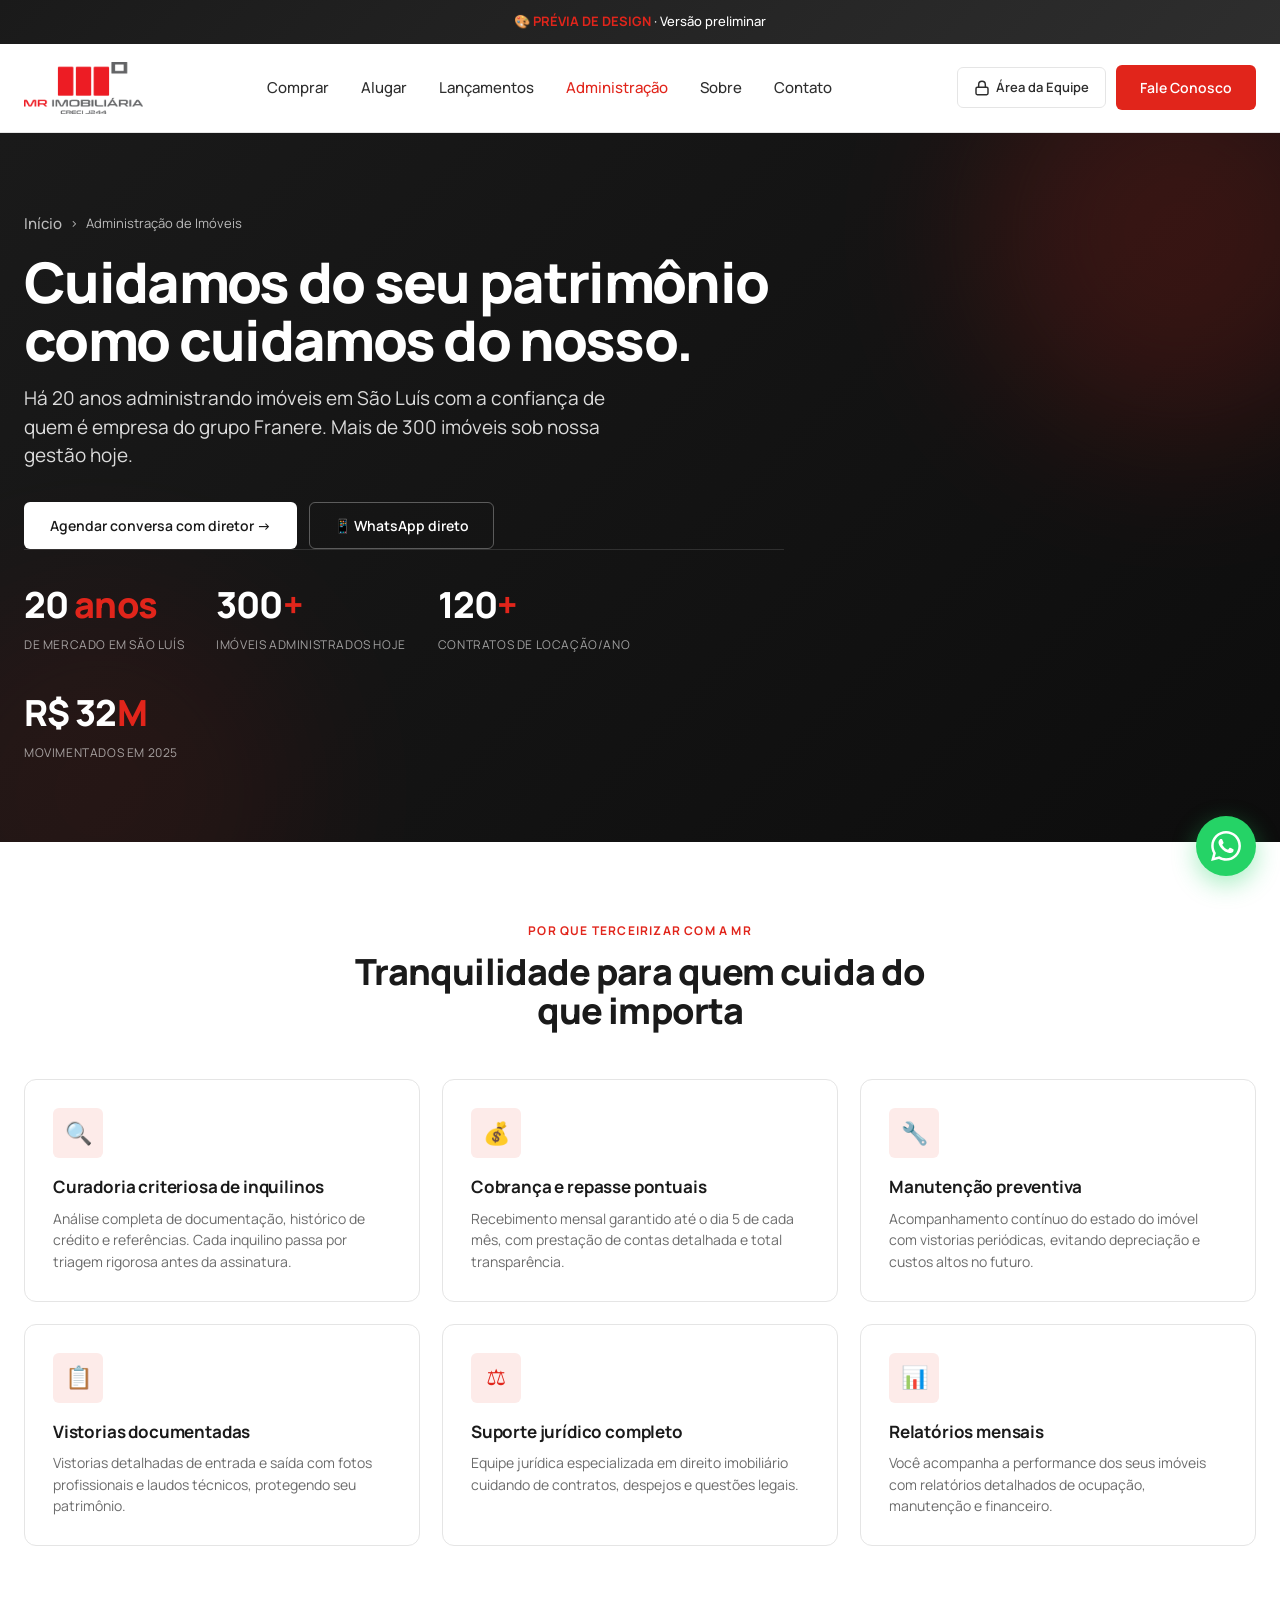
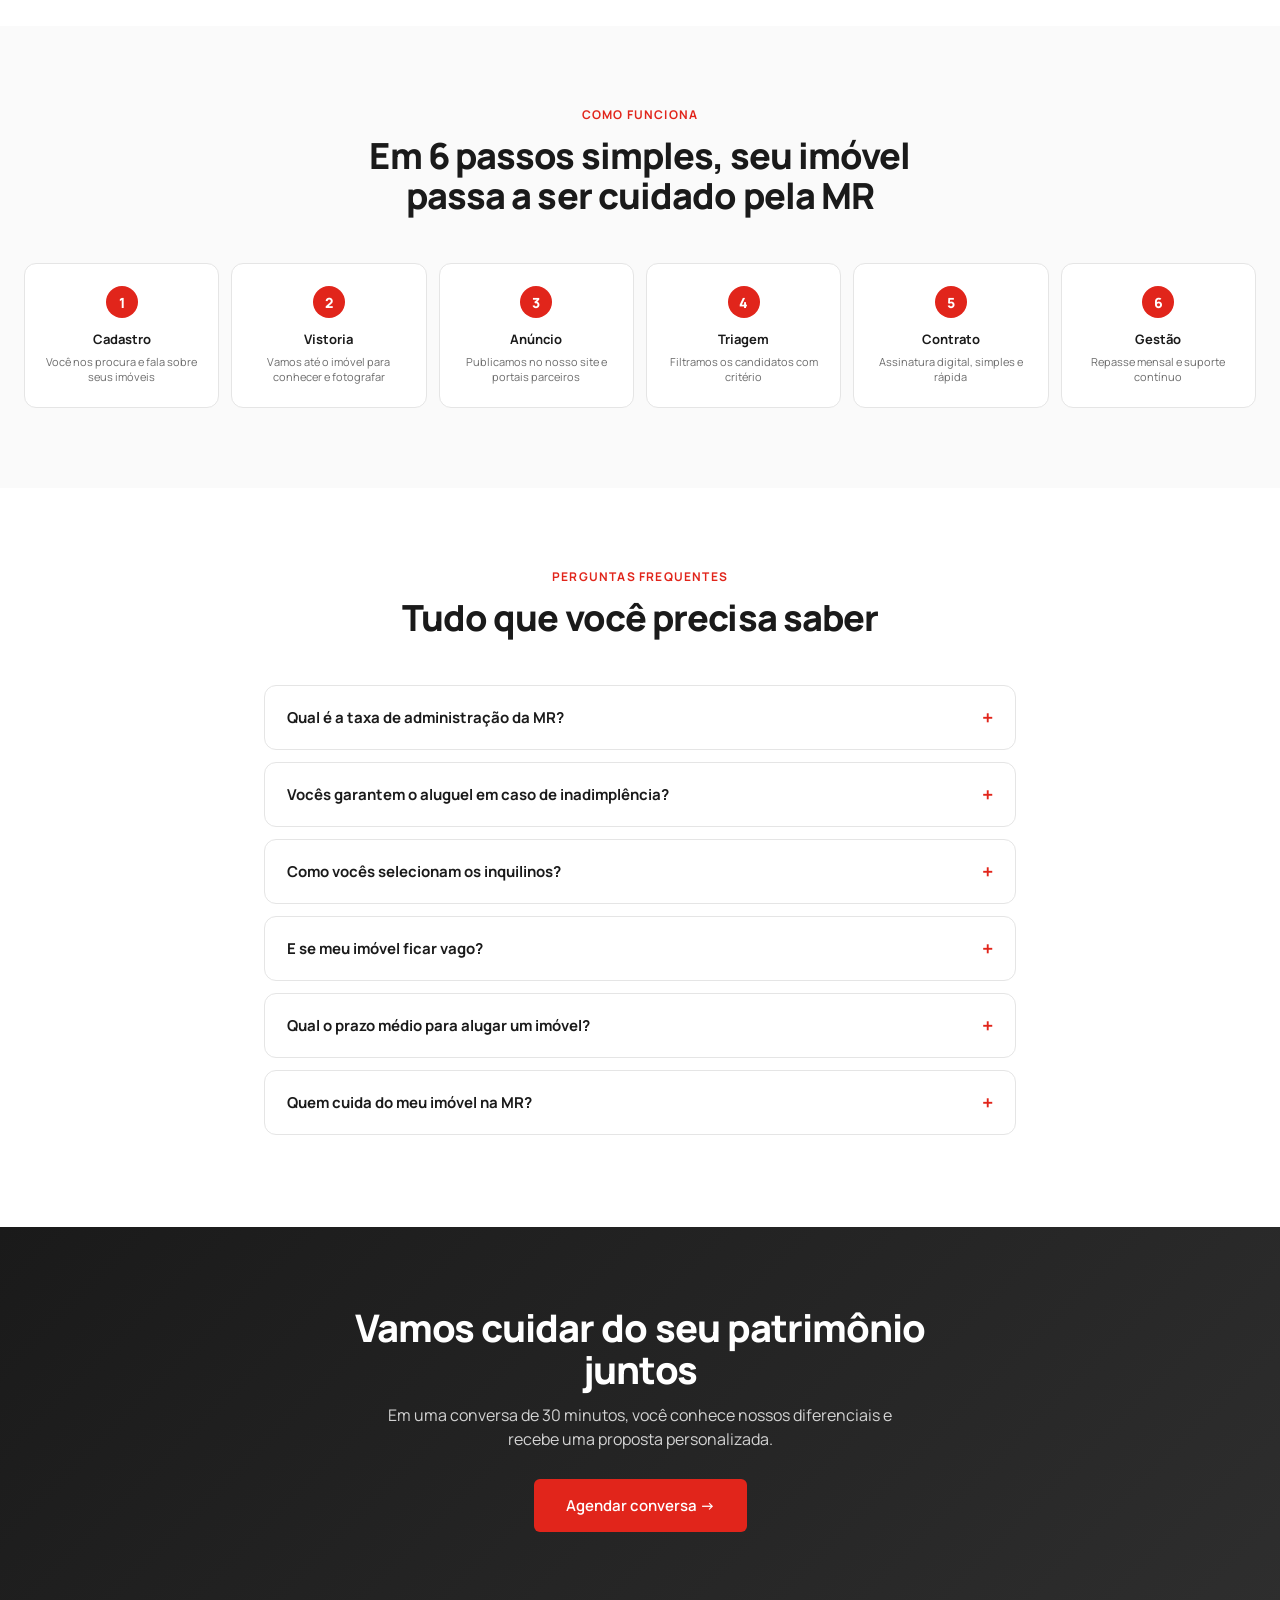
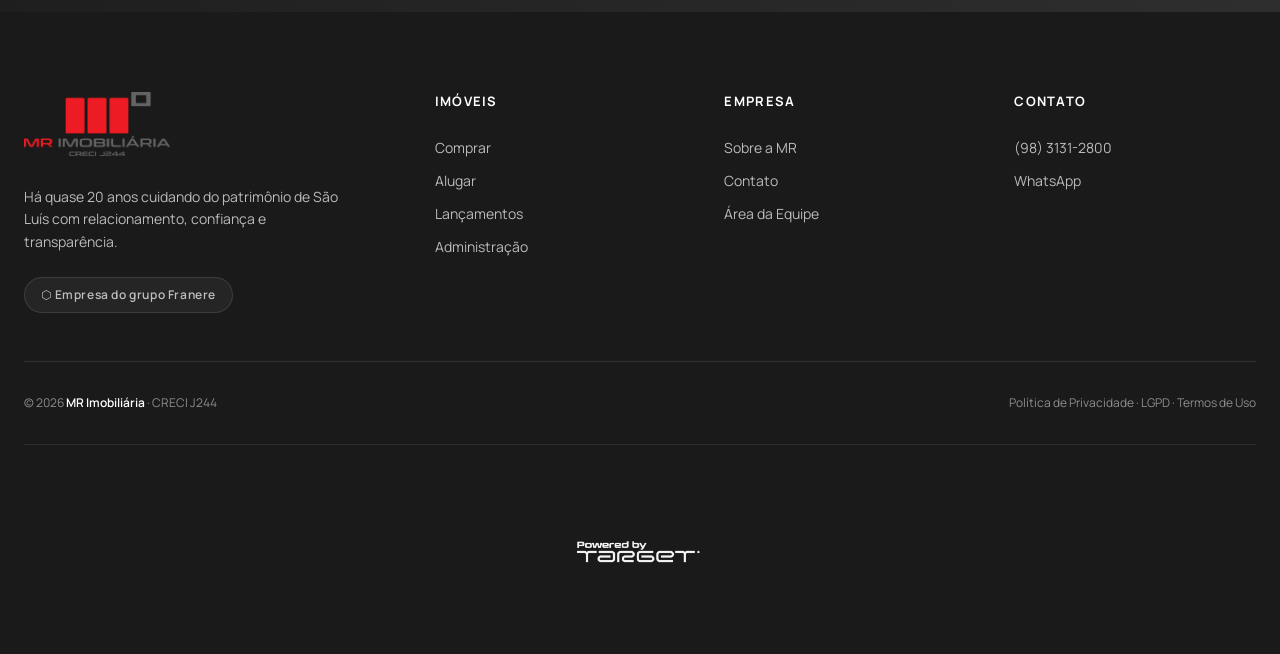
==== administracao.html @ 29045031 "Add files via upload" ====
<!DOCTYPE html>
<html lang="pt-BR">
<head>
  <meta charset="UTF-8">
  <meta name="viewport" content="width=device-width, initial-scale=1.0, viewport-fit=cover">
  <meta name="theme-color" content="#E1251B">
  <title>Administração de Imóveis | MR Imobiliária</title>
  <link rel="preconnect" href="https://fonts.googleapis.com">
  <link rel="preconnect" href="https://fonts.gstatic.com" crossorigin>
  <link href="https://fonts.googleapis.com/css2?family=Manrope:wght@300;400;500;600;700;800&display=swap" rel="stylesheet">
  <link rel="stylesheet" href="shared.css">
  <style>
    .b2b-hero {
      position: relative;
      min-height: 480px;
      background: linear-gradient(135deg, var(--gray-950) 0%, #0d0d0d 100%);
      color: white;
      overflow: hidden;
    }
    .b2b-hero::before, .b2b-hero::after {
      content: ''; position: absolute;
      width: 400px; height: 400px;
      border-radius: 50%; filter: blur(80px);
      pointer-events: none;
    }
    .b2b-hero::before { top: -100px; right: -100px; background: var(--mr-red); opacity: 0.18; }
    .b2b-hero::after { bottom: -150px; left: -100px; background: var(--mr-red); opacity: 0.08; }
    .b2b-hero .container { position: relative; z-index: 2; padding: 80px 24px; }
    .b2b-hero .breadcrumb a, .b2b-hero .breadcrumb span { color: rgba(255,255,255,0.7); }
    .b2b-hero h1 {
      font-size: 56px; font-weight: 800;
      letter-spacing: -0.03em;
      line-height: 1.03;
      max-width: 760px;
      margin: 18px 0 16px;
    }
    .b2b-hero .sub {
      font-size: 19px;
      color: rgba(255,255,255,0.85);
      max-width: 620px;
      margin-bottom: 32px;
    }
    .b2b-hero .stats {
      display: flex; flex-wrap: wrap; gap: 32px;
      padding-top: 28px;
      border-top: 1px solid rgba(255,255,255,0.12);
      max-width: 760px;
    }
    .b2b-hero .stat {
      display: flex; flex-direction: column;
    }
    .b2b-hero .stat strong {
      font-size: 36px; font-weight: 800;
      letter-spacing: -0.025em;
    }
    .b2b-hero .stat strong span { color: var(--mr-red); }
    .b2b-hero .stat small {
      font-size: 12px;
      color: rgba(255,255,255,0.6);
      letter-spacing: 0.05em;
      text-transform: uppercase;
      margin-top: 4px;
    }
    .b2b-hero .cta-row { display: flex; gap: 12px; flex-wrap: wrap; margin-top: 32px; }
    .b2b-hero .btn-white-cta { background: white; color: var(--gray-950); padding: 14px 26px; }
    .b2b-hero .btn-white-cta:hover { transform: translateY(-2px); }

    .b2b-benefits { padding: 80px 0; }
    .b2b-grid {
      display: grid;
      grid-template-columns: repeat(3, 1fr);
      gap: 22px;
    }
    .b2b-card {
      background: white;
      border: 1px solid var(--gray-200);
      border-radius: var(--radius-md);
      padding: 28px;
      transition: all .3s;
    }
    .b2b-card:hover { border-color: var(--mr-red); transform: translateY(-4px); box-shadow: var(--shadow-md); }
    .b2b-card .icon {
      width: 50px; height: 50px;
      border-radius: var(--radius-sm);
      background: var(--mr-red-soft);
      color: var(--mr-red);
      display: flex; align-items: center; justify-content: center;
      font-size: 22px;
      margin-bottom: 16px;
    }
    .b2b-card h3 { font-size: 17px; font-weight: 700; letter-spacing: -0.01em; margin-bottom: 8px; }
    .b2b-card p { font-size: 14px; color: var(--gray-600); line-height: 1.55; }

    .b2b-process { background: var(--gray-50); padding: 80px 0; }
    .b2b-section-head { text-align: center; margin-bottom: 48px; }
    .b2b-section-head .sub { color: var(--mr-red); font-size: 12px; font-weight: 700; letter-spacing: 0.1em; text-transform: uppercase; margin-bottom: 12px; }
    .b2b-section-head h2 { font-size: 36px; font-weight: 800; letter-spacing: -0.025em; line-height: 1.1; max-width: 640px; margin: 0 auto; }

    .steps-row {
      display: grid;
      grid-template-columns: repeat(6, 1fr);
      gap: 12px;
    }
    .step-box {
      background: white;
      border: 1px solid var(--gray-200);
      border-radius: var(--radius-md);
      padding: 22px 18px;
      text-align: center;
      position: relative;
    }
    .step-box .num {
      width: 32px; height: 32px;
      border-radius: 50%;
      background: var(--mr-red); color: white;
      display: flex; align-items: center; justify-content: center;
      font-weight: 800; font-size: 14px;
      margin: 0 auto 12px;
    }
    .step-box strong { display: block; font-size: 13px; font-weight: 700; margin-bottom: 4px; }
    .step-box small { font-size: 11px; color: var(--gray-600); line-height: 1.4; display: block; }

    .b2b-faq { padding: 80px 0; }
    .faq-item {
      border: 1px solid var(--gray-200);
      border-radius: var(--radius-md);
      margin-bottom: 12px;
      overflow: hidden;
      background: white;
    }
    .faq-q {
      padding: 18px 22px;
      width: 100%; text-align: left;
      font-size: 15px; font-weight: 700;
      color: var(--gray-950);
      cursor: pointer;
      background: transparent;
      display: flex; justify-content: space-between; align-items: center;
      gap: 12px;
    }
    .faq-q::after { content: '+'; font-size: 20px; color: var(--mr-red); }
    .faq-item.open .faq-q::after { content: '−'; }
    .faq-a {
      padding: 0 22px;
      max-height: 0;
      overflow: hidden;
      transition: all .3s ease;
      font-size: 14px;
      color: var(--gray-700);
      line-height: 1.6;
    }
    .faq-item.open .faq-a {
      padding: 0 22px 18px;
      max-height: 500px;
    }

    .b2b-final-cta {
      background: linear-gradient(135deg, var(--gray-950), #2E2E2E);
      color: white;
      padding: 80px 0;
      text-align: center;
    }
    .b2b-final-cta h2 { font-size: 38px; font-weight: 800; letter-spacing: -0.025em; line-height: 1.1; margin-bottom: 12px; max-width: 640px; margin-left: auto; margin-right: auto; }
    .b2b-final-cta p { font-size: 16px; color: rgba(255,255,255,0.8); margin-bottom: 28px; max-width: 540px; margin-left: auto; margin-right: auto; }

    @media (max-width: 1024px) {
      .b2b-grid { grid-template-columns: repeat(2, 1fr); }
      .steps-row { grid-template-columns: repeat(3, 1fr); }
    }
    @media (max-width: 768px) {
      .b2b-hero .container { padding: 50px 18px; }
      .b2b-hero h1 { font-size: 32px; }
      .b2b-hero .sub { font-size: 15px; }
      .b2b-hero .stats { gap: 20px; padding-top: 22px; }
      .b2b-hero .stat strong { font-size: 26px; }
      .b2b-benefits, .b2b-process, .b2b-faq, .b2b-final-cta { padding: 56px 0; }
      .b2b-section-head h2, .b2b-final-cta h2 { font-size: 26px; }
      .b2b-grid { grid-template-columns: 1fr; }
      .steps-row { grid-template-columns: 1fr 1fr; }
    }
  </style>
</head>
<body>

  <div class="preview-banner">🎨 <strong>PRÉVIA DE DESIGN</strong> · Versão preliminar</div>

  <header class="header">
    <div class="header-inner">
      <a href="index.html" class="logo"><img src="logo.png" alt="MR Imobiliária · CRECI J244" class="logo-img"></a>
      <nav id="primary-nav">
        <ul>
          <li><a href="comprar.html">Comprar</a></li>
          <li><a href="alugar.html">Alugar</a></li>
          <li><a href="lancamentos.html">Lançamentos</a></li>
          <li><a href="administracao.html" class="nav-active">Administração</a></li>
          <li><a href="index.html#sobre">Sobre</a></li>
          <li><a href="contato.html">Contato</a></li>
          <li class="mobile-only"><a href="equipe.html">🔒 Área da Equipe</a></li>
          <li class="mobile-cta"><a href="https://wa.me/5598981160785" target="_blank" rel="noopener noreferrer">Fale Conosco</a></li>
        </ul>
      </nav>
      <div class="header-actions">
        <a href="equipe.html" class="btn btn-ghost btn-team">
          <svg width="16" height="16" viewBox="0 0 24 24" fill="none" stroke="currentColor" stroke-width="2" stroke-linecap="round" stroke-linejoin="round"><rect x="3" y="11" width="18" height="11" rx="2"/><path d="M7 11V7a5 5 0 0 1 10 0v4"/></svg>
          <span>Área da Equipe</span>
        </a>
        <a href="https://wa.me/5598981160785" target="_blank" rel="noopener noreferrer" class="btn btn-primary">Fale Conosco</a>
      </div>
      <button class="menu-toggle" aria-label="Abrir menu" aria-expanded="false" aria-controls="primary-nav">
        <span></span><span></span><span></span>
      </button>
    </div>
  </header>
  <div class="mobile-overlay" aria-hidden="true"></div>

  <section class="b2b-hero">
    <div class="container">
      <nav class="breadcrumb">
        <a href="index.html">Início</a>
        <span>›</span>
        <span>Administração de Imóveis</span>
      </nav>
      <h1>Cuidamos do seu patrimônio como cuidamos do nosso.</h1>
      <p class="sub">Há 20 anos administrando imóveis em São Luís com a confiança de quem é empresa do grupo Franere. Mais de 300 imóveis sob nossa gestão hoje.</p>

      <div class="cta-row">
        <button class="btn btn-white-cta" onclick="openLeadModal({context:'b2b'})">Agendar conversa com diretor →</button>
        <a class="btn btn-ghost" style="border-color:rgba(255,255,255,0.3);color:white;" href="https://wa.me/5598981160785?text=Tenho%20interesse%20em%20conhecer%20o%20servi%C3%A7o%20de%20administra%C3%A7%C3%A3o%20de%20im%C3%B3veis%20da%20MR." target="_blank" rel="noopener">📱 WhatsApp direto</a>
      </div>

      <div class="stats">
        <div class="stat"><strong>20<span> anos</span></strong><small>De mercado em São Luís</small></div>
        <div class="stat"><strong>300<span>+</span></strong><small>Imóveis administrados hoje</small></div>
        <div class="stat"><strong>120<span>+</span></strong><small>Contratos de locação/ano</small></div>
        <div class="stat"><strong>R$ 32<span>M</span></strong><small>Movimentados em 2025</small></div>
      </div>
    </div>
  </section>

  <section class="b2b-benefits">
    <div class="container">
      <div class="b2b-section-head">
        <div class="sub">Por que terceirizar com a MR</div>
        <h2>Tranquilidade para quem cuida do que importa</h2>
      </div>

      <div class="b2b-grid">
        <div class="b2b-card">
          <div class="icon">🔍</div>
          <h3>Curadoria criteriosa de inquilinos</h3>
          <p>Análise completa de documentação, histórico de crédito e referências. Cada inquilino passa por triagem rigorosa antes da assinatura.</p>
        </div>
        <div class="b2b-card">
          <div class="icon">💰</div>
          <h3>Cobrança e repasse pontuais</h3>
          <p>Recebimento mensal garantido até o dia 5 de cada mês, com prestação de contas detalhada e total transparência.</p>
        </div>
        <div class="b2b-card">
          <div class="icon">🔧</div>
          <h3>Manutenção preventiva</h3>
          <p>Acompanhamento contínuo do estado do imóvel com vistorias periódicas, evitando depreciação e custos altos no futuro.</p>
        </div>
        <div class="b2b-card">
          <div class="icon">📋</div>
          <h3>Vistorias documentadas</h3>
          <p>Vistorias detalhadas de entrada e saída com fotos profissionais e laudos técnicos, protegendo seu patrimônio.</p>
        </div>
        <div class="b2b-card">
          <div class="icon">⚖</div>
          <h3>Suporte jurídico completo</h3>
          <p>Equipe jurídica especializada em direito imobiliário cuidando de contratos, despejos e questões legais.</p>
        </div>
        <div class="b2b-card">
          <div class="icon">📊</div>
          <h3>Relatórios mensais</h3>
          <p>Você acompanha a performance dos seus imóveis com relatórios detalhados de ocupação, manutenção e financeiro.</p>
        </div>
      </div>
    </div>
  </section>

  <section class="b2b-process">
    <div class="container">
      <div class="b2b-section-head">
        <div class="sub">Como funciona</div>
        <h2>Em 6 passos simples, seu imóvel passa a ser cuidado pela MR</h2>
      </div>

      <div class="steps-row">
        <div class="step-box"><div class="num">1</div><strong>Cadastro</strong><small>Você nos procura e fala sobre seus imóveis</small></div>
        <div class="step-box"><div class="num">2</div><strong>Vistoria</strong><small>Vamos até o imóvel para conhecer e fotografar</small></div>
        <div class="step-box"><div class="num">3</div><strong>Anúncio</strong><small>Publicamos no nosso site e portais parceiros</small></div>
        <div class="step-box"><div class="num">4</div><strong>Triagem</strong><small>Filtramos os candidatos com critério</small></div>
        <div class="step-box"><div class="num">5</div><strong>Contrato</strong><small>Assinatura digital, simples e rápida</small></div>
        <div class="step-box"><div class="num">6</div><strong>Gestão</strong><small>Repasse mensal e suporte contínuo</small></div>
      </div>
    </div>
  </section>

  <section class="b2b-faq">
    <div class="container" style="max-width: 800px;">
      <div class="b2b-section-head">
        <div class="sub">Perguntas frequentes</div>
        <h2>Tudo que você precisa saber</h2>
      </div>

      <div class="faq-item">
        <button class="faq-q" onclick="this.parentElement.classList.toggle('open')">Qual é a taxa de administração da MR?</button>
        <div class="faq-a">A taxa varia conforme o tipo e a quantidade de imóveis sob administração. Para investidores com mais de um imóvel, oferecemos condições especiais. Agende uma conversa com nosso diretor para receber uma proposta personalizada.</div>
      </div>
      <div class="faq-item">
        <button class="faq-q" onclick="this.parentElement.classList.toggle('open')">Vocês garantem o aluguel em caso de inadimplência?</button>
        <div class="faq-a">Oferecemos diferentes planos de garantia. Trabalhamos com seguro-fiança que cobre o aluguel mesmo em caso de inadimplência, além de planos com garantia da própria MR para clientes premium.</div>
      </div>
      <div class="faq-item">
        <button class="faq-q" onclick="this.parentElement.classList.toggle('open')">Como vocês selecionam os inquilinos?</button>
        <div class="faq-a">Fazemos análise completa: documentação pessoal, comprovante de renda (mínimo 3x o valor do aluguel), histórico no SPC/Serasa, referências comerciais e pessoais. Só fechamos contrato com inquilinos aprovados em todos os critérios.</div>
      </div>
      <div class="faq-item">
        <button class="faq-q" onclick="this.parentElement.classList.toggle('open')">E se meu imóvel ficar vago?</button>
        <div class="faq-a">Nossa taxa média de ocupação é de 95%. Caso o imóvel fique vago, trabalhamos ativamente para alugá-lo no menor prazo possível, com publicação em múltiplos canais (nosso site, portais parceiros, WhatsApp da nossa base de clientes).</div>
      </div>
      <div class="faq-item">
        <button class="faq-q" onclick="this.parentElement.classList.toggle('open')">Qual o prazo médio para alugar um imóvel?</button>
        <div class="faq-a">Depende muito do bairro, preço e estado do imóvel. Em bairros como Calhau, Renascença e Ponta D'Areia, o prazo médio é de 15 a 45 dias. Imóveis bem precificados e em bom estado costumam alugar em menos de 30 dias.</div>
      </div>
      <div class="faq-item">
        <button class="faq-q" onclick="this.parentElement.classList.toggle('open')">Quem cuida do meu imóvel na MR?</button>
        <div class="faq-a">Você terá um corretor responsável dedicado, que conhece seu imóvel e cuida pessoalmente de toda a relação. Além disso, você poderá acompanhar tudo via nossa área do cliente online (em desenvolvimento) e ter contato direto com o diretor Caio Regadas.</div>
      </div>
    </div>
  </section>

  <section class="b2b-final-cta">
    <div class="container">
      <h2>Vamos cuidar do seu patrimônio juntos</h2>
      <p>Em uma conversa de 30 minutos, você conhece nossos diferenciais e recebe uma proposta personalizada.</p>
      <button class="btn btn-primary" style="padding: 16px 32px; font-size: 15px;" onclick="openLeadModal({context:'b2b'})">Agendar conversa →</button>
    </div>
  </section>

  <!-- Footer -->
  <footer>
    <div class="container">
      <div class="footer-grid">
        <div class="footer-brand">
          <a href="index.html" class="logo"><img src="logo.png" alt="MR Imobiliária · CRECI J244" class="logo-img"></a>
          <p>Há quase 20 anos cuidando do patrimônio de São Luís com relacionamento, confiança e transparência.</p>
          <div class="footer-franere">⬡ Empresa do grupo Franere</div>
        </div>
        <div class="footer-col">
          <h4>Imóveis</h4>
          <ul>
            <li><a href="comprar.html">Comprar</a></li>
            <li><a href="alugar.html">Alugar</a></li>
            <li><a href="lancamentos.html">Lançamentos</a></li>
            <li><a href="administracao.html">Administração</a></li>
          </ul>
        </div>
        <div class="footer-col">
          <h4>Empresa</h4>
          <ul>
            <li><a href="index.html#sobre">Sobre a MR</a></li>
            <li><a href="contato.html">Contato</a></li>
            <li><a href="equipe.html">Área da Equipe</a></li>
          </ul>
        </div>
        <div class="footer-col">
          <h4>Contato</h4>
          <ul>
            <li><a href="tel:+559831312800">(98) 3131-2800</a></li>
            <li><a href="https://wa.me/5598981160785" target="_blank" rel="noopener">WhatsApp</a></li>
          </ul>
        </div>
      </div>
      <div class="footer-bottom">
        <div>© 2026 <strong>MR Imobiliária</strong> · CRECI J244</div>
        <div>Política de Privacidade · LGPD · Termos de Uso</div>
      </div>
      <div class="footer-credit">
        <a href="https://www.instagram.com/target_midia" target="_blank" rel="noopener noreferrer"><img src="powered-by-target.png" alt="Site desenvolvido por Target"></a>
      </div>
    </div>
  </footer>

  <a href="https://wa.me/5598981160785" target="_blank" rel="noopener noreferrer" class="whatsapp-float">
    <svg viewBox="0 0 24 24"><path d="M.057 24l1.687-6.163c-1.041-1.804-1.588-3.849-1.587-5.946.003-6.556 5.338-11.891 11.893-11.891 3.181.001 6.167 1.24 8.413 3.488 2.245 2.248 3.481 5.236 3.48 8.414-.003 6.557-5.338 11.892-11.893 11.892-1.99-.001-3.951-.5-5.688-1.448l-6.305 1.654zm6.597-3.807c1.676.995 3.276 1.591 5.392 1.592 5.448 0 9.886-4.434 9.889-9.885.002-5.462-4.415-9.89-9.881-9.892-5.452 0-9.887 4.434-9.889 9.884-.001 2.225.651 3.891 1.746 5.634l-.999 3.648 3.742-.981zm11.387-5.464c-.074-.124-.272-.198-.57-.347-.297-.149-1.758-.868-2.031-.967-.272-.099-.47-.149-.669.149-.198.297-.768.967-.941 1.165-.173.198-.347.223-.644.074-.297-.149-1.255-.462-2.39-1.475-.883-.788-1.48-1.761-1.653-2.059-.173-.297-.018-.458.13-.606.134-.133.297-.347.446-.521.149-.174.198-.298.297-.496.099-.198.05-.372-.025-.521-.075-.149-.669-1.612-.916-2.207-.242-.579-.487-.501-.669-.51l-.57-.01c-.198 0-.52.074-.792.372s-1.04 1.016-1.04 2.479 1.065 2.876 1.213 3.074c.149.198 2.095 3.2 5.076 4.487.709.306 1.263.489 1.694.626.712.226 1.36.194 1.872.118.571-.085 1.758-.719 2.006-1.413.248-.694.248-1.289.173-1.413z"/></svg>
  </a>

  <script src="shared.js"></script>
</body>
</html>
---- shared.css ----
/* ========== TOKENS ========== */
:root {
  --mr-red: #E1251B;
  --mr-red-hover: #C71F16;
  --mr-red-soft: #FDEBE9;
  --mr-gray: #6C6C6C;
  --gray-950: #1A1A1A;
  --gray-900: #232323;
  --gray-800: #2E2E2E;
  --gray-700: #404040;
  --gray-600: #6C6C6C;
  --gray-500: #8A8A8A;
  --gray-400: #A8A8A8;
  --gray-300: #CFCFCF;
  --gray-200: #E5E5E5;
  --gray-100: #F4F4F4;
  --gray-50: #FAFAFA;
  --white: #FFFFFF;
  --container: 1280px;
  --radius-sm: 6px;
  --radius-md: 12px;
  --radius-lg: 20px;
  --shadow-sm: 0 1px 2px rgba(0,0,0,0.06);
  --shadow-md: 0 4px 16px rgba(0,0,0,0.08);
  --shadow-lg: 0 20px 50px rgba(0,0,0,0.15);
}

/* ========== RESET ========== */
* { box-sizing: border-box; margin: 0; padding: 0; }
html { scroll-behavior: smooth; }
body {
  font-family: 'Manrope', system-ui, sans-serif;
  color: var(--gray-950);
  background: var(--white);
  line-height: 1.5;
  -webkit-font-smoothing: antialiased;
}
a { color: inherit; text-decoration: none; }
button { font-family: inherit; cursor: pointer; border: none; background: none; }
img { max-width: 100%; display: block; }
input, select, textarea { font-family: inherit; }

.container {
  width: 100%;
  max-width: var(--container);
  margin: 0 auto;
  padding: 0 24px;
}

/* ========== PREVIEW BANNER ========== */
.preview-banner {
  background: linear-gradient(135deg, #1A1A1A, #2E2E2E);
  color: white;
  padding: 12px 24px;
  text-align: center;
  font-size: 13px;
  font-weight: 500;
}
.preview-banner strong { color: var(--mr-red); }

/* ========== HEADER ========== */
.header {
  position: sticky;
  top: 0;
  background: rgba(255, 255, 255, 0.95);
  backdrop-filter: blur(10px);
  border-bottom: 1px solid var(--gray-200);
  z-index: 100;
}
.header-inner {
  display: flex;
  align-items: center;
  justify-content: space-between;
  padding: 18px 24px;
  max-width: var(--container);
  margin: 0 auto;
}
.logo { display: inline-flex; align-items: center; }
.logo-img { height: 52px; width: auto; display: block; }
.footer-brand .logo-img { height: 64px; }

nav ul { display: flex; gap: 32px; list-style: none; }
nav a { font-size: 15px; font-weight: 500; color: var(--gray-800); transition: color .2s; }
nav a:hover, nav a.nav-active { color: var(--mr-red); }
nav .mobile-cta { display: none; }
nav .mobile-only { display: none; }

.menu-toggle {
  display: none;
  width: 44px; height: 44px;
  align-items: center; justify-content: center;
  border-radius: var(--radius-sm);
  cursor: pointer;
  flex-direction: column; gap: 5px;
  background: transparent; border: none; padding: 0;
  z-index: 110;
  transition: background .2s;
}
.menu-toggle:hover { background: var(--gray-100); }
.menu-toggle span {
  width: 22px; height: 2px;
  background: var(--gray-950);
  border-radius: 2px;
  transition: all .25s ease;
}
.menu-toggle[aria-expanded="true"] span:nth-child(1) { transform: translateY(7px) rotate(45deg); }
.menu-toggle[aria-expanded="true"] span:nth-child(2) { opacity: 0; }
.menu-toggle[aria-expanded="true"] span:nth-child(3) { transform: translateY(-7px) rotate(-45deg); }
.mobile-overlay {
  display: none; position: fixed; inset: 0;
  background: rgba(0,0,0,0.4); z-index: 95;
  opacity: 0; pointer-events: none;
  transition: opacity .3s;
}
.mobile-overlay.is-open { opacity: 1; pointer-events: auto; }

.header-actions { display: flex; align-items: center; gap: 10px; }

/* ========== BUTTONS ========== */
.btn {
  display: inline-flex;
  align-items: center;
  gap: 8px;
  padding: 12px 24px;
  border-radius: var(--radius-sm);
  font-weight: 600;
  font-size: 14px;
  transition: all .2s;
}
.btn-primary { background: var(--mr-red); color: white; }
.btn-primary:hover { background: var(--mr-red-hover); transform: translateY(-1px); box-shadow: var(--shadow-md); }
.btn-ghost { color: var(--gray-800); border: 1px solid var(--gray-200); }
.btn-ghost:hover { border-color: var(--mr-red); color: var(--mr-red); }
.btn-secondary { background: var(--gray-100); color: var(--gray-800); }
.btn-secondary:hover { background: var(--gray-200); }
.btn-outline { background: transparent; color: var(--gray-700); border: 1px solid var(--gray-300); }
.btn-outline:hover { border-color: var(--gray-950); color: var(--gray-950); }
.btn-white { background: white; color: var(--gray-950); }
.btn-white:hover { background: var(--gray-100); }
.btn-team { padding: 10px 16px; font-size: 13px; gap: 6px; }
.btn-team svg { stroke-width: 2.2; }

/* ========== PAGE HERO ========== */
.listing-hero {
  background: var(--gray-50);
  padding: 36px 0 28px;
  border-bottom: 1px solid var(--gray-200);
}
.breadcrumb {
  display: flex; gap: 8px; align-items: center;
  font-size: 13px;
  color: var(--gray-600);
  margin-bottom: 12px;
}
.breadcrumb a { color: var(--gray-600); }
.breadcrumb a:hover { color: var(--mr-red); }
.breadcrumb span { color: var(--gray-400); }
.listing-title {
  font-size: 36px;
  font-weight: 800;
  letter-spacing: -0.025em;
  line-height: 1.1;
  margin-bottom: 6px;
}
.listing-subtitle { font-size: 15px; color: var(--gray-600); }

/* ========== LISTING ========== */
.listing-page { padding: 28px 0 80px; }
.listing-toolbar {
  display: flex;
  justify-content: space-between;
  align-items: center;
  margin-bottom: 20px;
  gap: 12px;
  flex-wrap: wrap;
}
.filter-toggle {
  display: none;
  align-items: center; gap: 8px;
  padding: 10px 16px;
  border: 1px solid var(--gray-300);
  border-radius: var(--radius-sm);
  background: white;
  font-size: 14px; font-weight: 600;
  color: var(--gray-800);
  cursor: pointer;
}
.filter-toggle:hover { border-color: var(--mr-red); color: var(--mr-red); }
.filter-count {
  background: var(--mr-red); color: white;
  font-size: 10px; font-weight: 700;
  padding: 2px 7px; border-radius: 100px;
  min-width: 20px; text-align: center;
}
.sort-wrap { display: flex; align-items: center; gap: 10px; }
.sort-wrap label { font-size: 13px; color: var(--gray-600); }
.sort-wrap select {
  padding: 8px 12px;
  border: 1px solid var(--gray-200);
  border-radius: var(--radius-sm);
  background: white;
  font-size: 14px;
  cursor: pointer;
}
.sort-wrap select:focus { outline: none; border-color: var(--mr-red); }

.listing-layout {
  display: grid;
  grid-template-columns: 260px 1fr;
  gap: 28px;
  align-items: flex-start;
}

.listing-filters {
  background: white;
  border: 1px solid var(--gray-200);
  border-radius: var(--radius-md);
  padding: 22px;
  position: sticky;
  top: 90px;
}
.filter-head { display: flex; align-items: center; gap: 12px; margin-bottom: 18px; padding-bottom: 14px; border-bottom: 1px solid var(--gray-200); }
.filter-head h3 { font-size: 15px; font-weight: 700; flex: 1; }
.filter-clear { font-size: 12px; color: var(--mr-red); font-weight: 600; }
.filter-clear:hover { text-decoration: underline; }
.filter-close { display: none; width: 32px; height: 32px; border-radius: var(--radius-sm); color: var(--gray-600); font-size: 18px; }
.filter-block { margin-bottom: 18px; }
.filter-block:last-of-type { margin-bottom: 16px; }
.filter-label {
  display: block;
  font-size: 11px; font-weight: 700;
  color: var(--gray-700);
  text-transform: uppercase; letter-spacing: 0.06em;
  margin-bottom: 8px;
}
.filter-input {
  width: 100%;
  padding: 9px 12px;
  border: 1px solid var(--gray-200);
  border-radius: var(--radius-sm);
  background: white;
  font-size: 13px;
  color: var(--gray-950);
  transition: border-color .2s;
}
.filter-input:focus { outline: none; border-color: var(--mr-red); }
.range-wrap {
  display: grid;
  grid-template-columns: 1fr auto 1fr;
  gap: 6px;
  align-items: center;
}
.range-wrap span { color: var(--gray-400); }
.chip-group { display: flex; flex-wrap: wrap; gap: 6px; }
.chip {
  padding: 7px 12px;
  border-radius: 100px;
  border: 1px solid var(--gray-200);
  background: white;
  font-size: 12px;
  color: var(--gray-700);
  cursor: pointer;
  transition: all .15s;
  font-weight: 500;
}
.chip:hover { border-color: var(--gray-400); }
.chip.is-active {
  background: var(--gray-950); color: white;
  border-color: var(--gray-950);
}
.check-line {
  display: flex; gap: 8px; align-items: center;
  padding: 6px 0;
  font-size: 13px;
  color: var(--gray-800);
  cursor: pointer;
}
.check-line input { accent-color: var(--mr-red); }
.filter-apply { width: 100%; justify-content: center; padding: 12px; font-size: 13px; }

.listing-main { min-width: 0; }
.imoveis-grid-3 {
  display: grid;
  grid-template-columns: repeat(3, 1fr);
  gap: 18px;
  margin-bottom: 28px;
}

/* Property card (compartilhado com Home) */
.property-card {
  background: white;
  border-radius: var(--radius-md);
  overflow: hidden;
  box-shadow: var(--shadow-sm);
  border: 1px solid var(--gray-200);
  transition: all .3s;
  cursor: pointer;
}
.property-card:hover {
  transform: translateY(-4px);
  box-shadow: var(--shadow-md);
  border-color: var(--gray-400);
}
.property-image {
  position: relative;
  aspect-ratio: 4/3;
  overflow: hidden;
  background: var(--gray-100);
}
.property-image img {
  width: 100%; height: 100%; object-fit: cover;
  transition: transform .5s;
}
.property-card:hover .property-image img { transform: scale(1.05); }
.property-badge {
  position: absolute; top: 12px; left: 12px;
  padding: 6px 12px;
  background: var(--gray-950); color: white;
  border-radius: var(--radius-sm);
  font-size: 11px; font-weight: 700;
  letter-spacing: 0.05em; text-transform: uppercase;
}
.property-badge.red { background: var(--mr-red); }
.property-heart {
  position: absolute; top: 12px; right: 12px;
  width: 36px; height: 36px;
  background: rgba(255,255,255,0.95);
  backdrop-filter: blur(10px);
  border-radius: 50%;
  display: flex; align-items: center; justify-content: center;
  font-size: 18px; color: var(--gray-600);
  transition: all .2s;
  border: none; cursor: pointer;
}
.property-heart:hover { color: var(--mr-red); transform: scale(1.1); }
.property-info { padding: 20px; }
.property-location {
  font-size: 12px; font-weight: 600;
  color: var(--mr-red);
  letter-spacing: 0.08em; text-transform: uppercase;
  margin-bottom: 8px;
}
.property-title {
  font-size: 17px; font-weight: 700;
  color: var(--gray-950);
  letter-spacing: -0.01em;
  margin-bottom: 16px;
  line-height: 1.3;
}
.property-features {
  display: flex; gap: 16px;
  padding: 16px 0;
  border-top: 1px solid var(--gray-200);
  font-size: 13px; color: var(--gray-600);
  font-weight: 500;
}
.property-features span { display: flex; align-items: center; gap: 4px; }
.property-price {
  padding-top: 16px;
  border-top: 1px solid var(--gray-200);
}
.property-price-label { font-size: 11px; color: var(--gray-600); font-weight: 500; letter-spacing: 0.05em; text-transform: uppercase; }
.property-price-value { font-size: 22px; font-weight: 800; color: var(--gray-950); letter-spacing: -0.02em; }
.property-price-extra { font-size: 12px; color: var(--gray-600); margin-top: 2px; }

/* Empty state */
.empty-state {
  text-align: center;
  padding: 80px 20px;
  background: var(--gray-50);
  border-radius: var(--radius-md);
  border: 2px dashed var(--gray-200);
}
.empty-state .icon { font-size: 48px; margin-bottom: 16px; opacity: 0.6; }
.empty-state h3 { font-size: 19px; font-weight: 700; margin-bottom: 8px; }
.empty-state p { font-size: 14px; color: var(--gray-600); margin-bottom: 20px; }

/* Paginação */
.pagination {
  display: flex; justify-content: center; gap: 6px;
  margin-top: 12px;
  flex-wrap: wrap;
}
.pagination button {
  min-width: 38px; height: 38px;
  border-radius: var(--radius-sm);
  border: 1px solid var(--gray-200);
  background: white;
  color: var(--gray-800);
  font-weight: 600; font-size: 13px;
  cursor: pointer;
  transition: all .15s;
  padding: 0 12px;
}
.pagination button:hover { border-color: var(--gray-400); }
.pagination button.is-active {
  background: var(--mr-red); color: white;
  border-color: var(--mr-red);
}
.pagination button:disabled { opacity: 0.4; cursor: not-allowed; }

/* ========== FOOTER ========== */
footer {
  background: var(--gray-950);
  color: rgba(255,255,255,0.7);
  padding: 80px 0 32px;
}
.footer-grid {
  display: grid;
  grid-template-columns: 1.5fr 1fr 1fr 1fr;
  gap: 48px;
  margin-bottom: 48px;
}
.footer-brand p { font-size: 14px; line-height: 1.6; margin: 24px 0; max-width: 320px; }
.footer-franere {
  display: inline-flex; align-items: center; gap: 8px;
  padding: 8px 16px;
  background: rgba(255,255,255,0.05);
  border: 1px solid rgba(255,255,255,0.1);
  border-radius: 100px;
  font-size: 12px; font-weight: 600;
  letter-spacing: 0.05em;
}
.footer-col h4 {
  color: white;
  font-size: 13px; font-weight: 700;
  letter-spacing: 0.1em; text-transform: uppercase;
  margin-bottom: 20px;
}
.footer-col ul { list-style: none; }
.footer-col li { padding: 6px 0; font-size: 14px; }
.footer-col a:hover { color: var(--mr-red); }
.footer-bottom {
  padding-top: 32px;
  border-top: 1px solid rgba(255,255,255,0.1);
  display: flex; justify-content: space-between; align-items: center;
  font-size: 12px; color: rgba(255,255,255,0.5);
}
.footer-bottom strong { color: white; font-weight: 600; }
.footer-credit {
  padding-top: 32px;
  margin-top: 32px;
  border-top: 1px solid rgba(255,255,255,0.08);
  display: flex; justify-content: center; align-items: center;
}
.footer-credit a {
  display: inline-flex; align-items: center;
  opacity: 0.95;
  transition: all .25s ease;
}
.footer-credit a:hover { opacity: 1; transform: scale(1.03); }
.footer-credit img { height: 145px; width: auto; display: block; }

/* ========== WHATSAPP FLOAT ========== */
.whatsapp-float {
  position: fixed;
  bottom: 24px; right: 24px;
  width: 60px; height: 60px;
  background: #25D366;
  border-radius: 50%;
  box-shadow: 0 8px 24px rgba(37,211,102,0.4);
  display: flex; align-items: center; justify-content: center;
  z-index: 99;
  transition: transform .2s;
  cursor: pointer;
}
.whatsapp-float:hover { transform: scale(1.1); }
.whatsapp-float svg { width: 30px; height: 30px; fill: white; }

/* ========== LEAD MODAL (shared) ========== */
.lead-modal-bg {
  position: fixed; inset: 0;
  background: rgba(0,0,0,0.65);
  z-index: 200;
  display: none;
  align-items: center; justify-content: center;
  padding: 20px;
  backdrop-filter: blur(4px);
}
.lead-modal-bg.show { display: flex; animation: lmFadeIn .25s ease; }
@keyframes lmFadeIn { from { opacity: 0; } to { opacity: 1; } }
.lead-modal {
  background: white;
  border-radius: var(--radius-lg);
  width: 100%; max-width: 480px;
  max-height: 92vh; overflow-y: auto;
  animation: lmSlideUp .3s ease;
  box-shadow: 0 30px 80px rgba(0,0,0,0.4);
}
@keyframes lmSlideUp { from { transform: translateY(20px); opacity: 0; } to { transform: translateY(0); opacity: 1; } }
.lead-modal-head {
  padding: 24px 28px 18px;
  border-bottom: 1px solid var(--gray-200);
  display: flex; justify-content: space-between; align-items: flex-start; gap: 16px;
}
.lead-modal-head h3 { font-size: 20px; font-weight: 800; letter-spacing: -0.02em; color: var(--gray-950); }
.lead-modal-head p { font-size: 13px; color: var(--gray-600); margin-top: 4px; }
.lead-modal-close {
  width: 34px; height: 34px;
  border-radius: var(--radius-sm);
  color: var(--gray-600);
  display: flex; align-items: center; justify-content: center;
  transition: all .15s; flex-shrink: 0;
  font-size: 18px;
  background: transparent; border: none; cursor: pointer;
}
.lead-modal-close:hover { background: var(--gray-100); color: var(--gray-950); }
.lead-modal-body { padding: 22px 28px; }
.lead-modal-ref {
  background: var(--gray-50);
  border-left: 3px solid var(--mr-red);
  padding: 12px 14px;
  border-radius: 0 6px 6px 0;
  margin-bottom: 18px;
  font-size: 13px;
  color: var(--gray-700);
}
.lead-modal-ref strong { color: var(--gray-950); }
.lead-modal-field { display: flex; flex-direction: column; gap: 6px; margin-bottom: 14px; }
.lead-modal-field label { font-size: 12px; font-weight: 600; color: var(--gray-700); }
.lead-modal-field label .req { color: var(--mr-red); }
.lead-modal-input {
  padding: 12px 14px;
  font-size: 15px;
  border: 1px solid var(--gray-200);
  border-radius: var(--radius-sm);
  background: white;
  color: var(--gray-950);
  transition: all .2s;
  font-family: inherit;
  width: 100%;
}
.lead-modal-input:focus {
  outline: none;
  border-color: var(--mr-red);
  box-shadow: 0 0 0 3px rgba(225,37,27,0.12);
}
textarea.lead-modal-input { min-height: 90px; resize: vertical; line-height: 1.5; }
.lead-modal-consent {
  display: flex; gap: 10px;
  font-size: 12px; color: var(--gray-600);
  line-height: 1.4; margin-top: 4px;
}
.lead-modal-consent input { accent-color: var(--mr-red); margin-top: 2px; flex-shrink: 0; }
.lead-modal-footer {
  padding: 16px 28px 24px;
  display: flex; gap: 10px;
  flex-direction: column;
}
.lead-modal-submit {
  background: var(--mr-red); color: white;
  padding: 14px; border-radius: var(--radius-sm);
  font-weight: 700; font-size: 15px;
  transition: all .2s;
  width: 100%;
  border: none; cursor: pointer;
  font-family: inherit;
}
.lead-modal-submit:hover { background: var(--mr-red-hover); }
.lead-modal-secondary {
  padding: 11px;
  background: transparent;
  color: var(--gray-700);
  border: 1px solid var(--gray-200);
  border-radius: var(--radius-sm);
  font-size: 13px; font-weight: 600;
  cursor: pointer;
  text-align: center;
  text-decoration: none;
  display: block;
  transition: all .15s;
  font-family: inherit;
}
.lead-modal-secondary:hover { border-color: var(--mr-red); color: var(--mr-red); }
.lead-modal-success {
  padding: 50px 28px;
  text-align: center;
}
.lead-modal-success .check {
  width: 64px; height: 64px;
  margin: 0 auto 18px;
  background: var(--mr-red-soft); color: var(--mr-red);
  border-radius: 50%;
  display: flex; align-items: center; justify-content: center;
  font-size: 32px;
}
.lead-modal-success h3 { font-size: 22px; font-weight: 800; letter-spacing: -0.02em; margin-bottom: 10px; }
.lead-modal-success p { font-size: 14px; color: var(--gray-600); line-height: 1.5; margin-bottom: 22px; }

/* Site toast */
.site-toast {
  position: fixed; top: 24px; right: 24px;
  background: var(--gray-950); color: white;
  padding: 14px 20px;
  border-radius: var(--radius-md);
  box-shadow: 0 12px 40px rgba(0,0,0,0.25);
  font-size: 14px; font-weight: 500;
  z-index: 300;
  display: none;
  animation: toastIn .3s ease;
}
@keyframes toastIn { from { transform: translateX(20px); opacity: 0; } to { transform: translateX(0); opacity: 1; } }
.site-toast.show { display: block; }
.site-toast.success { background: #2D7A4F; }

/* Foco */
a:focus-visible, button:focus-visible, select:focus-visible, input:focus-visible, textarea:focus-visible {
  outline: 2px solid var(--mr-red);
  outline-offset: 2px;
}
body.menu-open { overflow: hidden; }

/* ========== RESPONSIVE ========== */
@media (max-width: 1024px) {
  .imoveis-grid-3 { grid-template-columns: repeat(2, 1fr); }
  .footer-grid { grid-template-columns: repeat(2, 1fr); }
}

@media (max-width: 768px) {
  .container { padding: 0 18px; }
  .preview-banner { font-size: 11px; padding: 10px 16px; }
  .header-inner { padding: 14px 18px; gap: 12px; }
  .menu-toggle { display: flex; }
  .logo-img { height: 42px; }
  nav {
    position: fixed; top: 0; right: -100%;
    width: 80%; max-width: 320px;
    height: 100vh; height: 100dvh;
    background: white; z-index: 100;
    padding: 84px 28px 32px;
    transition: right .35s cubic-bezier(.16,.84,.36,1);
    box-shadow: -10px 0 40px rgba(0,0,0,0.15);
    overflow-y: auto;
  }
  nav.is-open { right: 0; }
  nav ul { flex-direction: column; gap: 0; }
  nav li { border-bottom: 1px solid var(--gray-200); }
  nav a { display: block; padding: 18px 4px; font-size: 17px; font-weight: 600; color: var(--gray-950); }
  nav .mobile-only { display: block; }
  nav .mobile-cta { display: block; margin-top: 24px; padding: 0; border: none; }
  nav .mobile-cta a { background: var(--mr-red); color: white; text-align: center; border-radius: var(--radius-sm); padding: 16px 20px; font-size: 15px; }
  .header-inner > .header-actions { display: none; }

  .listing-hero { padding: 24px 0 22px; }
  .listing-title { font-size: 24px; }
  .listing-subtitle { font-size: 13px; }
  .listing-page { padding: 22px 0 60px; }

  .listing-toolbar { gap: 8px; }
  .filter-toggle { display: inline-flex; flex: 1; justify-content: center; padding: 11px 12px; font-size: 13px; }
  .sort-wrap label { display: none; }
  .sort-wrap select { padding: 10px 12px; font-size: 13px; }

  .listing-layout { grid-template-columns: 1fr; gap: 18px; }
  .listing-filters {
    position: fixed; top: 0; left: -100%;
    width: 88%; max-width: 360px;
    height: 100vh; height: 100dvh;
    z-index: 150;
    border-radius: 0;
    border-right: 1px solid var(--gray-200);
    overflow-y: auto;
    transition: left .35s ease;
    box-shadow: 8px 0 32px rgba(0,0,0,0.15);
  }
  .listing-filters.is-open { left: 0; }
  .filter-close { display: flex; }
  .imoveis-grid-3 { grid-template-columns: 1fr; gap: 14px; }
  .property-info { padding: 16px; }
  .property-title { font-size: 16px; }
  .property-features { gap: 12px; font-size: 12px; flex-wrap: wrap; }
  .property-price-value { font-size: 20px; }

  .footer-grid { grid-template-columns: 1fr; gap: 36px; }
  .footer-bottom { flex-direction: column; gap: 12px; text-align: center; font-size: 11px; }
  .footer-credit img { height: 90px; }
  footer { padding: 56px 0 28px; }

  .whatsapp-float {
    width: 56px; height: 56px;
    bottom: max(20px, env(safe-area-inset-bottom));
    right: 20px;
  }
  .whatsapp-float svg { width: 28px; height: 28px; }

  /* Lead modal mobile */
  .lead-modal-bg { padding: 0; align-items: flex-end; }
  .lead-modal { max-width: 100%; max-height: 95vh; max-height: 95dvh; border-radius: 18px 18px 0 0; }
  .lead-modal-head { padding: 20px 22px 16px; }
  .lead-modal-head h3 { font-size: 18px; }
  .lead-modal-body { padding: 18px 22px; }
  .lead-modal-footer { padding: 14px 22px 22px; }
  .lead-modal-input { font-size: 16px; padding: 13px 14px; }
  textarea.lead-modal-input { min-height: 70px; }
  .lead-modal-submit { padding: 16px; font-size: 15px; }
  .site-toast {
    top: auto; bottom: 96px;
    left: 16px; right: 16px;
    text-align: center;
    font-size: 13px;
  }
}

@media (max-width: 480px) {
  .listing-title { font-size: 22px; }
}
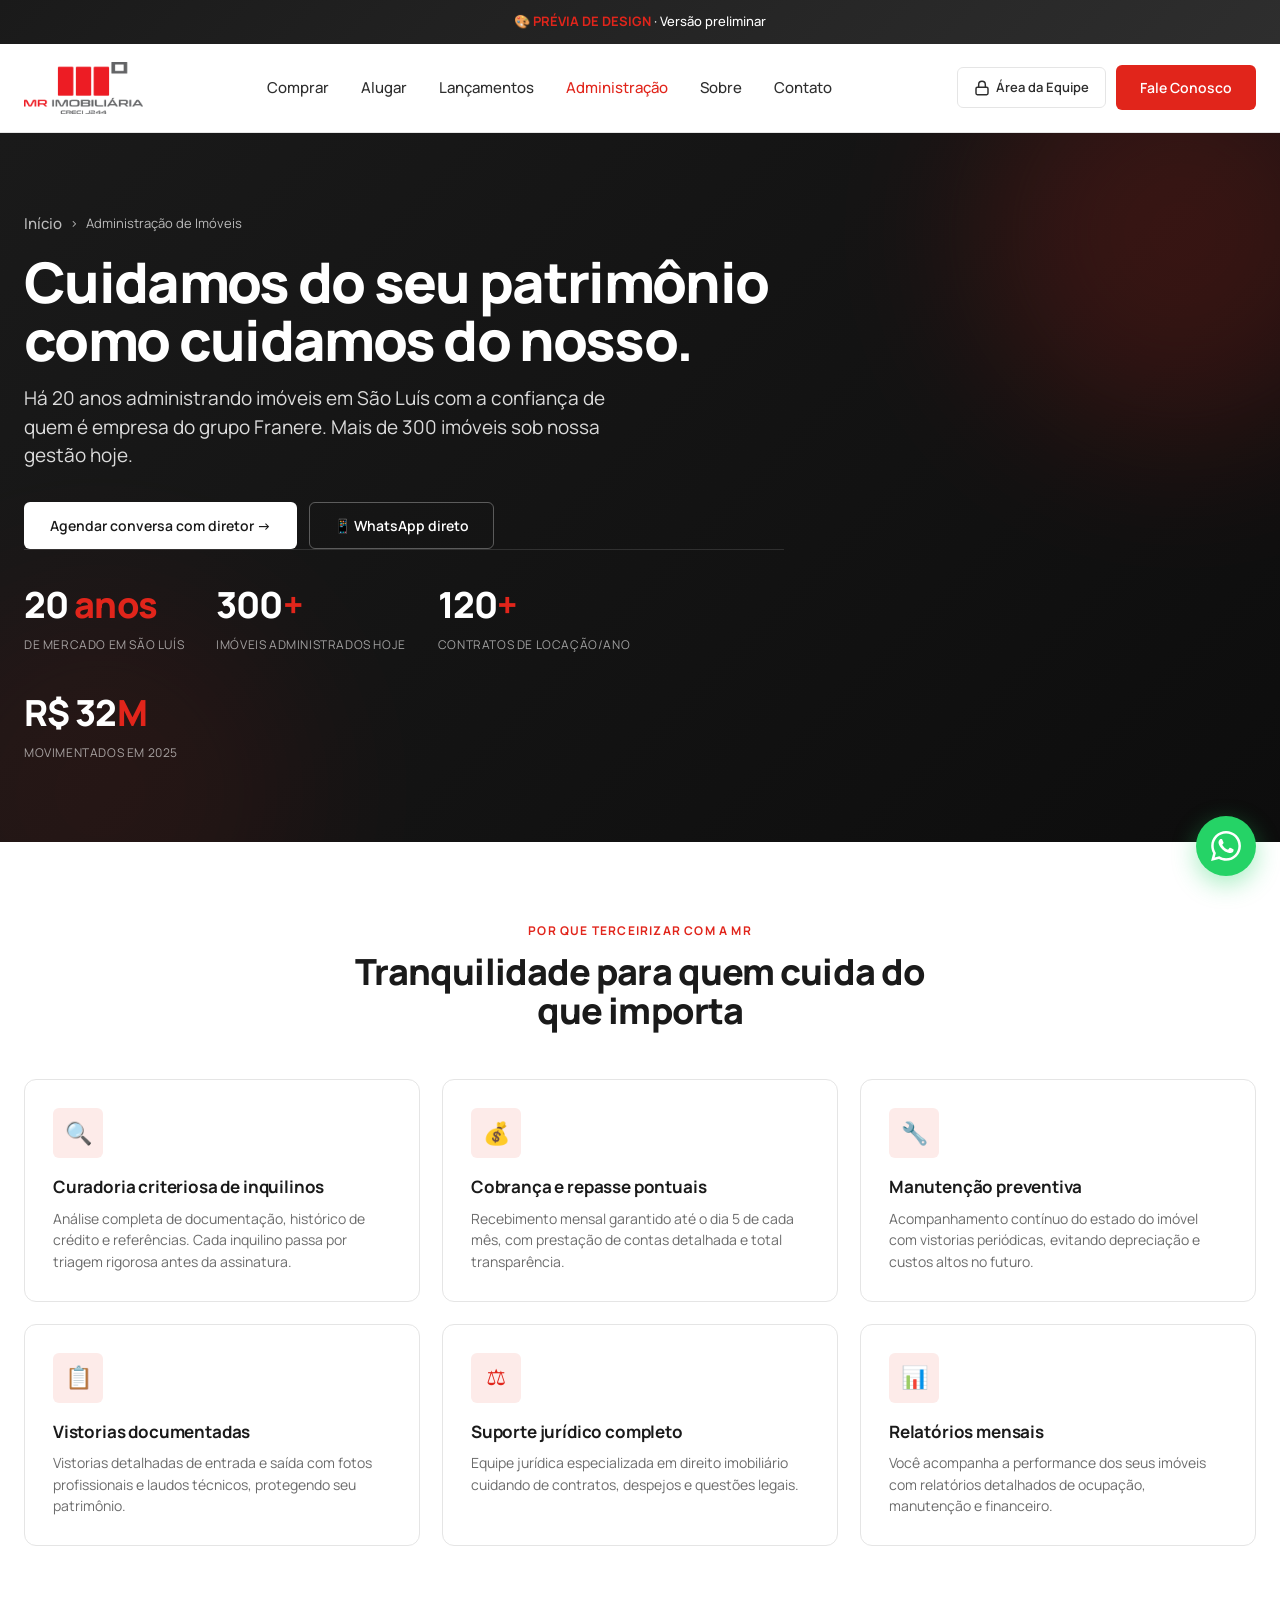
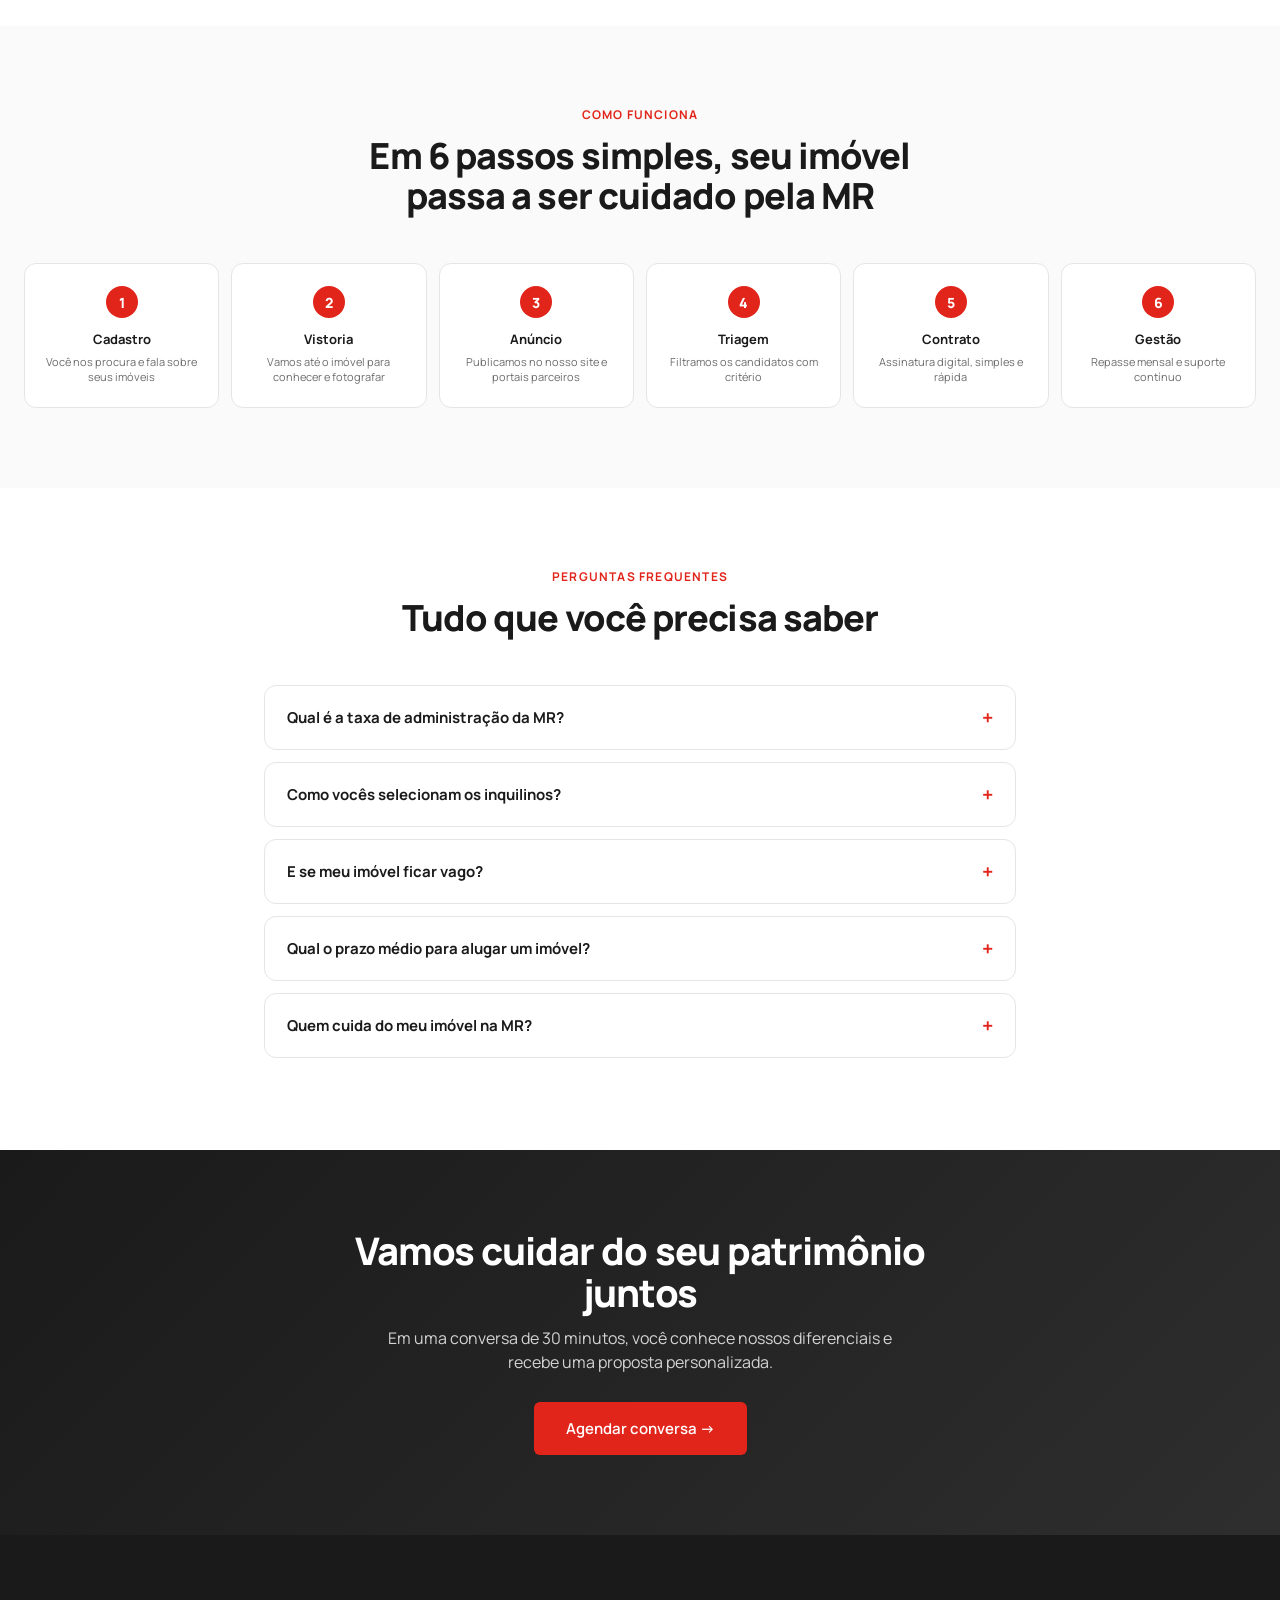
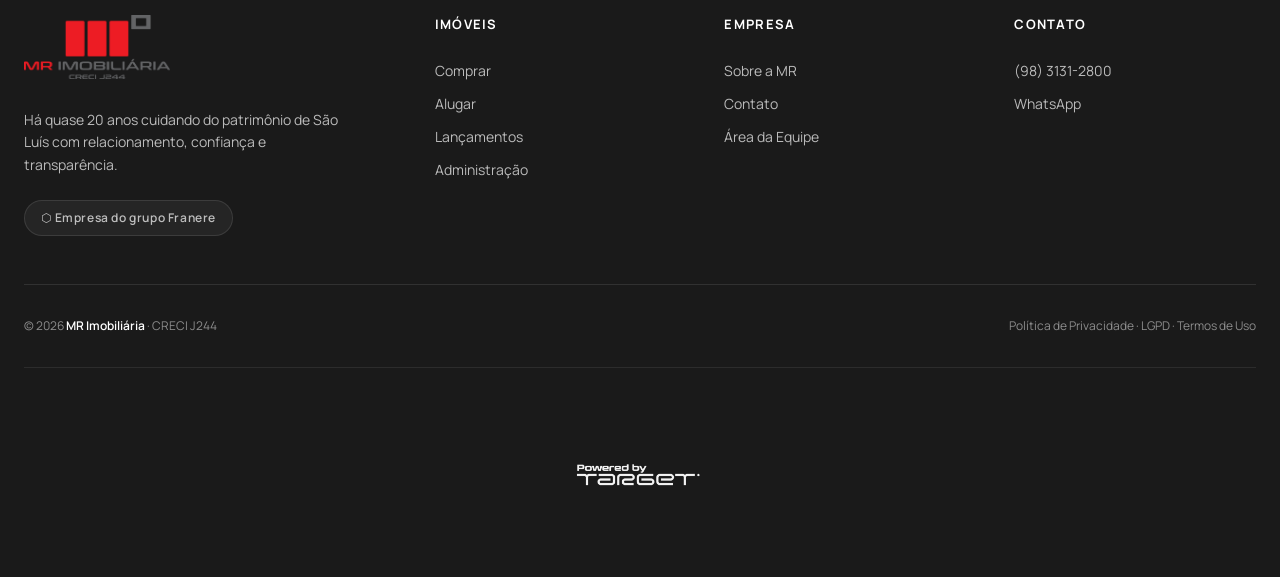
==== commit 7babcc11: "Add files via upload Remove pergunta sobre garantia de inadimplência" ====
--- a/administracao.html
+++ b/administracao.html
@@ -309,10 +309,6 @@
         <div class="faq-a">A taxa varia conforme o tipo e a quantidade de imóveis sob administração. Para investidores com mais de um imóvel, oferecemos condições especiais. Agende uma conversa com nosso diretor para receber uma proposta personalizada.</div>
       </div>
       <div class="faq-item">
-        <button class="faq-q" onclick="this.parentElement.classList.toggle('open')">Vocês garantem o aluguel em caso de inadimplência?</button>
-        <div class="faq-a">Oferecemos diferentes planos de garantia. Trabalhamos com seguro-fiança que cobre o aluguel mesmo em caso de inadimplência, além de planos com garantia da própria MR para clientes premium.</div>
-      </div>
-      <div class="faq-item">
         <button class="faq-q" onclick="this.parentElement.classList.toggle('open')">Como vocês selecionam os inquilinos?</button>
         <div class="faq-a">Fazemos análise completa: documentação pessoal, comprovante de renda (mínimo 3x o valor do aluguel), histórico no SPC/Serasa, referências comerciais e pessoais. Só fechamos contrato com inquilinos aprovados em todos os critérios.</div>
       </div>
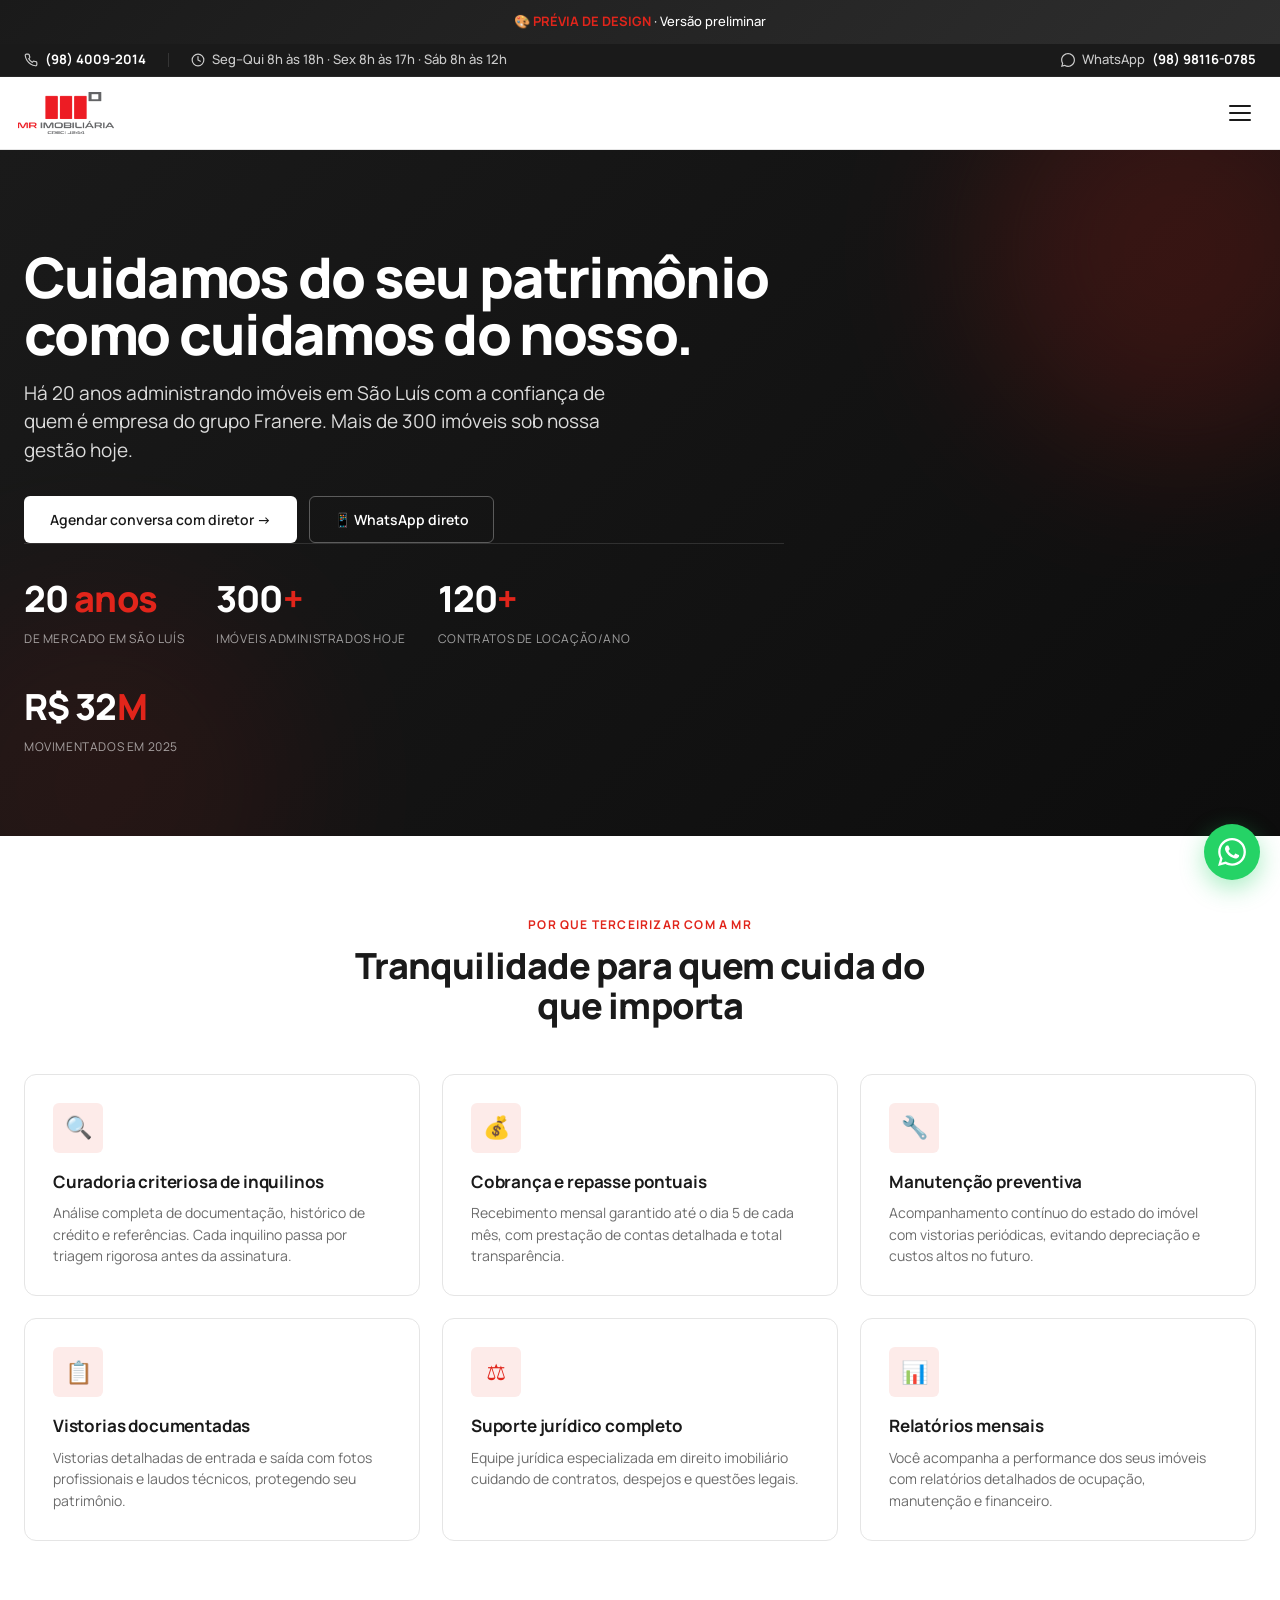
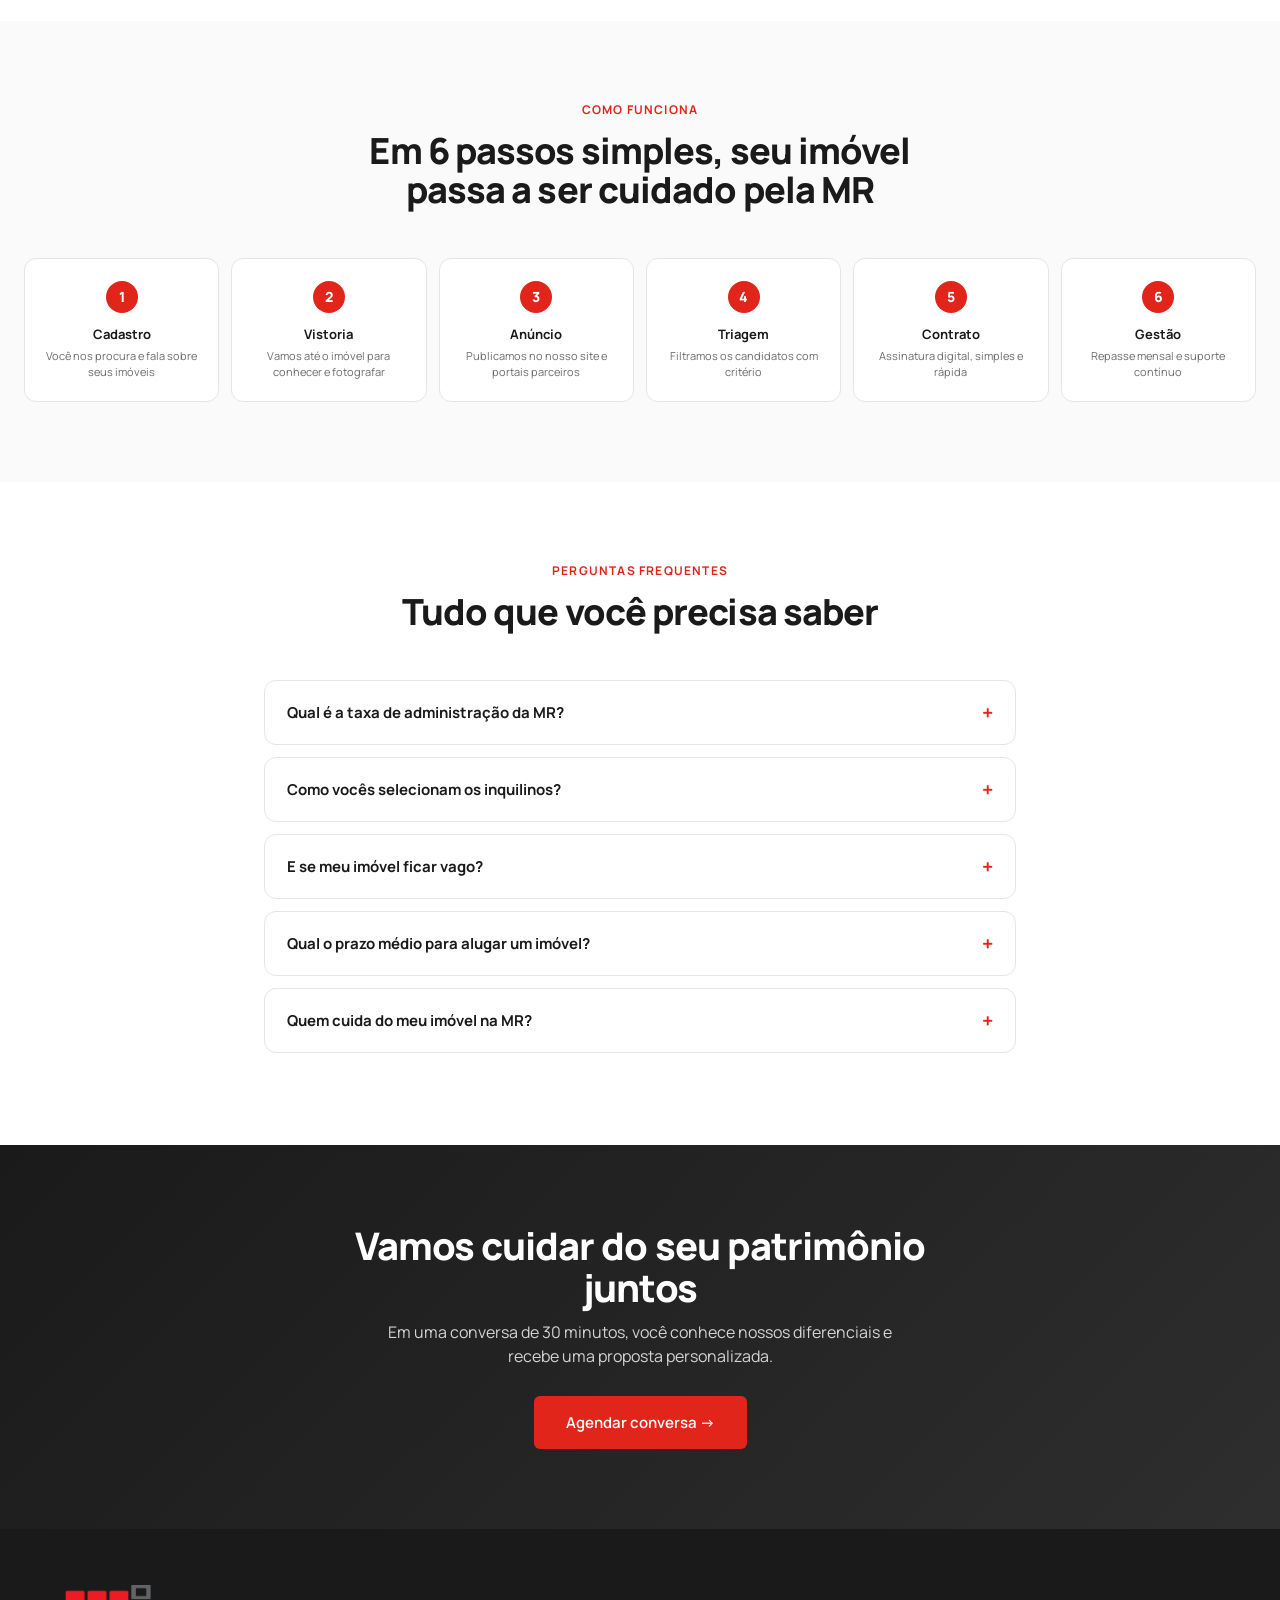
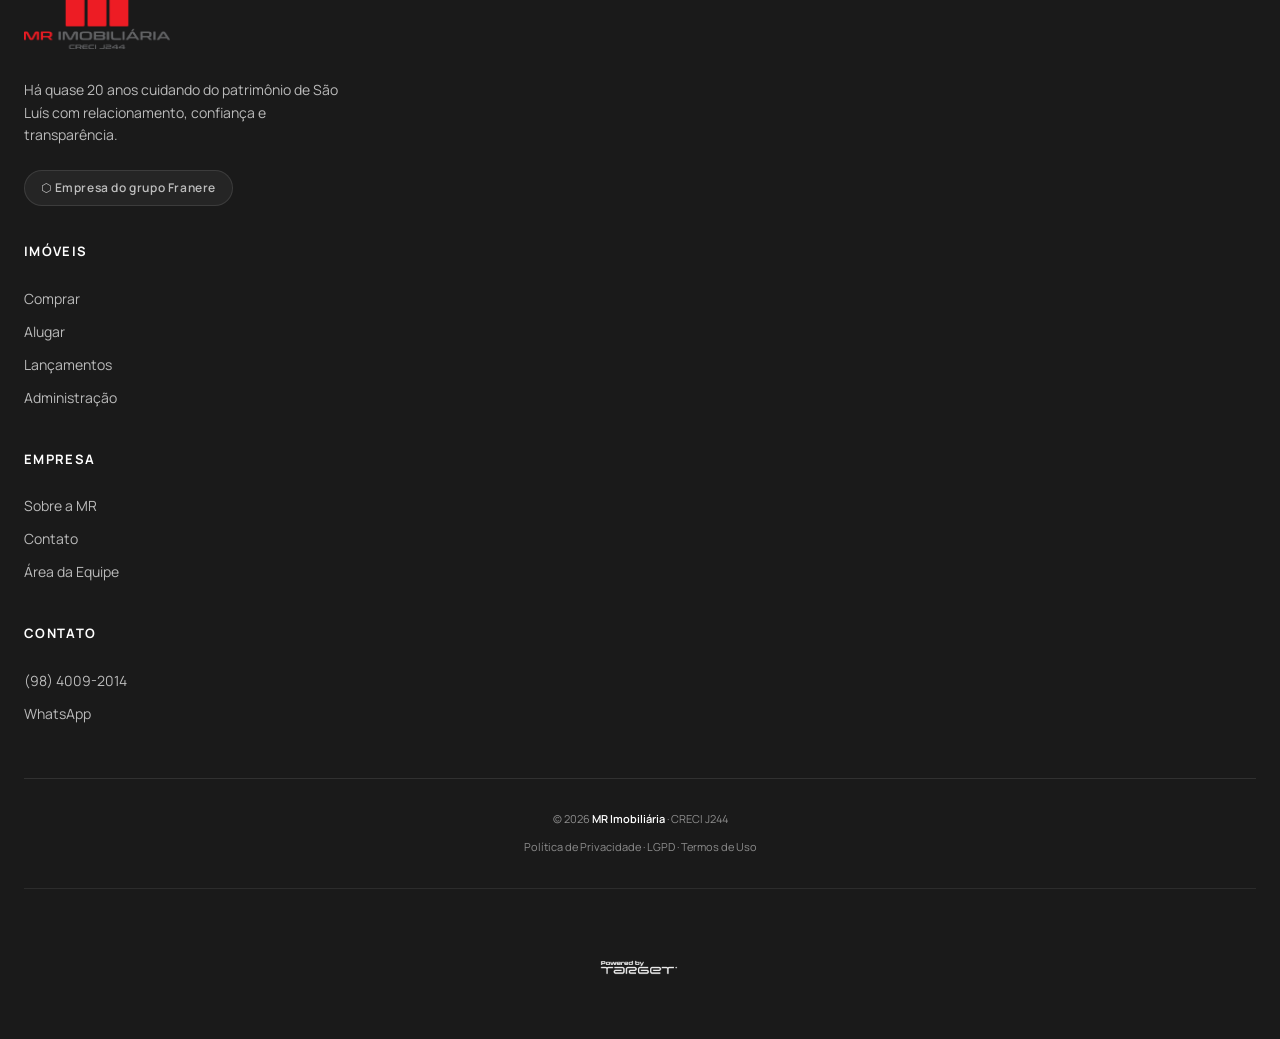
==== commit dd834591: "Add files via upload Versão com horário de funcionamento." ====
--- a/administracao.html
+++ b/administracao.html
@@ -183,6 +183,28 @@
 <body>
 
   <div class="preview-banner">🎨 <strong>PRÉVIA DE DESIGN</strong> · Versão preliminar</div>
+
+  <div class="top-info-bar">
+    <div class="top-info-inner">
+      <div class="top-info-group">
+        <a href="tel:+559840092014" class="top-info-item">
+          <svg viewBox="0 0 24 24" fill="none" stroke="currentColor" stroke-width="2" stroke-linecap="round" stroke-linejoin="round"><path d="M22 16.92v3a2 2 0 0 1-2.18 2 19.79 19.79 0 0 1-8.63-3.07 19.5 19.5 0 0 1-6-6 19.79 19.79 0 0 1-3.07-8.67A2 2 0 0 1 4.11 2h3a2 2 0 0 1 2 1.72 12.84 12.84 0 0 0 .7 2.81 2 2 0 0 1-.45 2.11L8.09 9.91a16 16 0 0 0 6 6l1.27-1.27a2 2 0 0 1 2.11-.45 12.84 12.84 0 0 0 2.81.7A2 2 0 0 1 22 16.92z"/></svg>
+          <strong>(98) 4009-2014</strong>
+        </a>
+        <span class="top-info-divider"></span>
+        <span class="top-info-item static label-hide-mobile">
+          <svg viewBox="0 0 24 24" fill="none" stroke="currentColor" stroke-width="2" stroke-linecap="round" stroke-linejoin="round"><circle cx="12" cy="12" r="10"/><polyline points="12 6 12 12 16 14"/></svg>
+          Seg–Qui 8h às 18h · Sex 8h às 17h · Sáb 8h às 12h
+        </span>
+      </div>
+      <div class="top-info-group">
+        <a href="https://wa.me/5598981160785" target="_blank" rel="noopener" class="top-info-item">
+          <svg viewBox="0 0 24 24" fill="currentColor"><path d="M.057 24l1.687-6.163c-1.041-1.804-1.588-3.849-1.587-5.946.003-6.556 5.338-11.891 11.893-11.891 3.181.001 6.167 1.24 8.413 3.488 2.245 2.248 3.481 5.236 3.48 8.414-.003 6.557-5.338 11.892-11.893 11.892-1.99-.001-3.951-.5-5.688-1.448l-6.305 1.654zm6.597-3.807c1.676.995 3.276 1.591 5.392 1.592 5.448 0 9.886-4.434 9.889-9.885.002-5.462-4.415-9.89-9.881-9.892-5.452 0-9.887 4.434-9.889 9.884-.001 2.225.651 3.891 1.746 5.634l-.999 3.648 3.742-.981z"/></svg>
+          WhatsApp <strong>(98) 98116-0785</strong>
+        </a>
+      </div>
+    </div>
+  </div>
 
   <header class="header">
     <div class="header-inner">
@@ -364,7 +386,7 @@
         <div class="footer-col">
           <h4>Contato</h4>
           <ul>
-            <li><a href="tel:+559831312800">(98) 3131-2800</a></li>
+            <li><a href="tel:+559840092014">(98) 4009-2014</a></li>
             <li><a href="https://wa.me/5598981160785" target="_blank" rel="noopener">WhatsApp</a></li>
           </ul>
         </div>
--- a/shared.css
+++ b/shared.css
@@ -58,6 +58,57 @@
 }
 .preview-banner strong { color: var(--mr-red); }
 
+/* ========== TOP INFO BAR ========== */
+.top-info-bar {
+  background: var(--gray-950);
+  color: rgba(255,255,255,0.78);
+  padding: 9px 0;
+  font-size: 13px;
+  border-bottom: 1px solid rgba(255,255,255,0.06);
+}
+.top-info-inner {
+  max-width: var(--container);
+  margin: 0 auto;
+  padding: 0 24px;
+  display: flex;
+  justify-content: space-between;
+  align-items: center;
+  gap: 16px;
+}
+.top-info-group {
+  display: flex;
+  gap: 22px;
+  align-items: center;
+}
+.top-info-item {
+  display: inline-flex;
+  align-items: center;
+  gap: 7px;
+  color: rgba(255,255,255,0.78);
+  font-weight: 500;
+  transition: color .15s;
+  line-height: 1;
+}
+.top-info-item:hover {
+  color: var(--mr-red);
+}
+.top-info-item.static { cursor: default; }
+.top-info-item.static:hover { color: rgba(255,255,255,0.78); }
+.top-info-item svg {
+  width: 14px;
+  height: 14px;
+  flex-shrink: 0;
+}
+.top-info-item strong {
+  color: white;
+  font-weight: 700;
+}
+.top-info-divider {
+  width: 1px;
+  height: 14px;
+  background: rgba(255,255,255,0.12);
+}
+
 /* ========== HEADER ========== */
 .header {
   position: sticky;
@@ -619,6 +670,15 @@
 @media (max-width: 768px) {
   .container { padding: 0 18px; }
   .preview-banner { font-size: 11px; padding: 10px 16px; }
+  .top-info-bar { padding: 8px 0; font-size: 12px; }
+  .top-info-inner { padding: 0 16px; flex-direction: column; gap: 6px; }
+  .top-info-group { gap: 14px; }
+  .top-info-item .label-hide-mobile { display: none; }
+}
+@media (max-width: 480px) {
+  .top-info-group:last-child { display: none; }
+  .top-info-inner { justify-content: center; }
+}
   .header-inner { padding: 14px 18px; gap: 12px; }
   .menu-toggle { display: flex; }
   .logo-img { height: 42px; }
